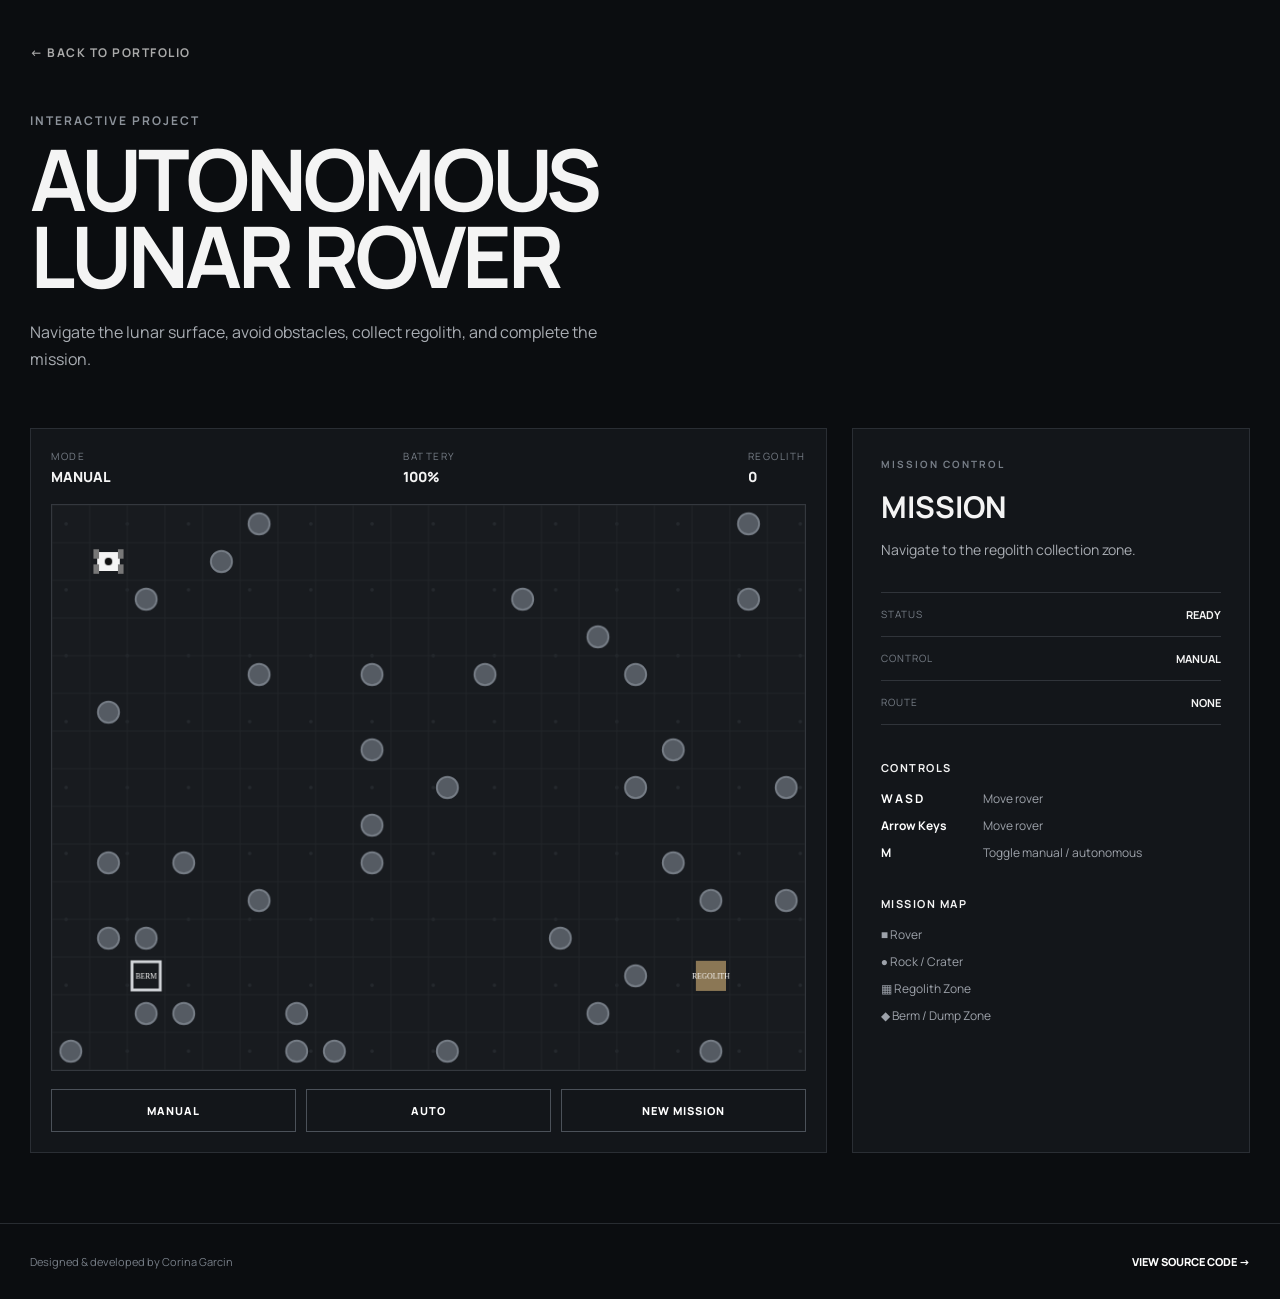
==== Rover/rover.html @ 73cbb690 "Add engineering unit converter live demo" ====
<!DOCTYPE html>
<html lang="en">

<head>
  <meta charset="UTF-8">
  <meta name="viewport" content="width=device-width, initial-scale=1.0">

  <title>Autonomous Lunar Rover | Corina Garcin</title>

  <link rel="preconnect" href="https://fonts.googleapis.com">
  <link rel="preconnect" href="https://fonts.gstatic.com" crossorigin>
  <link
    href="https://fonts.googleapis.com/css2?family=Manrope:wght@400;500;600;700;800&display=swap"
    rel="stylesheet"
  >

  <link rel="stylesheet" href="rover.css">
</head>

<body>

  <header class="rover-header">

    <a href="index.html#projects" class="back-button">
      ← BACK TO PORTFOLIO
    </a>

    <div class="header-text">
      <p class="eyebrow">INTERACTIVE PROJECT</p>

      <h1>AUTONOMOUS<br>LUNAR ROVER</h1>

      <p class="subtitle">
        Navigate the lunar surface, avoid obstacles, collect regolith,
        and complete the mission.
      </p>
    </div>

  </header>


  <main class="game-section">

    <!-- LEFT SIDE: GAME -->
    <section class="game-container">

      <div class="game-topbar">

        <div>
          <span class="label">MODE</span>
          <span id="modeDisplay">MANUAL</span>
        </div>

        <div>
          <span class="label">BATTERY</span>
          <span id="batteryDisplay">100%</span>
        </div>

        <div>
          <span class="label">REGOLITH</span>
          <span id="regolithDisplay">0</span>
        </div>

      </div>


      <!-- GAME CANVAS -->
      <canvas
        id="roverCanvas"
        width="800"
        height="600"
      ></canvas>


      <!-- CONTROLS -->
      <div class="game-controls">

        <button id="manualButton">
          MANUAL
        </button>

        <button id="autoButton">
          AUTO
        </button>

        <button id="resetButton">
          NEW MISSION
        </button>

      </div>

    </section>


    <!-- RIGHT SIDE: INFORMATION -->
    <aside class="mission-panel">

      <p class="panel-label">MISSION CONTROL</p>

      <h2>MISSION</h2>

      <p id="missionStatus">
        Navigate to the regolith collection zone.
      </p>


      <div class="mission-info">

        <div class="info-row">
          <span>STATUS</span>
          <strong id="statusDisplay">READY</strong>
        </div>

        <div class="info-row">
          <span>CONTROL</span>
          <strong id="controlDisplay">MANUAL</strong>
        </div>

        <div class="info-row">
          <span>ROUTE</span>
          <strong id="routeDisplay">NONE</strong>
        </div>

      </div>


      <div class="instructions">

        <h3>CONTROLS</h3>

        <p>
          <strong>W A S D</strong>
          Move rover
        </p>

        <p>
          <strong>Arrow Keys</strong>
          Move rover
        </p>

        <p>
          <strong>M</strong>
          Toggle manual / autonomous
        </p>

      </div>


      <div class="legend">

        <h3>MISSION MAP</h3>

        <p>■ Rover</p>
        <p>● Rock / Crater</p>
        <p>▦ Regolith Zone</p>
        <p>◆ Berm / Dump Zone</p>

      </div>

    </aside>

  </main>


  <footer>
    <p>
      Designed & developed by Corina Garcin
    </p>

    <a
      href="https://github.com/corinagarcin2/Autonomous-Lunar-Rover"
      target="_blank"
      rel="noopener noreferrer"
    >
      VIEW SOURCE CODE →
    </a>
  </footer>


  <script src="rover.js"></script>

</body>

</html>
---- Rover/rover.css ----
* {
  box-sizing: border-box;
  margin: 0;
  padding: 0;
}

body {
  font-family: "Manrope", sans-serif;
  background: #0b0d10;
  color: #f4f4f4;
  min-height: 100vh;
}

/* HEADER */

.rover-header {
  max-width: 1300px;
  margin: auto;
  padding: 40px 30px 25px;
}

.back-button {
  color: #aaa;
  text-decoration: none;
  font-size: 12px;
  font-weight: 700;
  letter-spacing: 1.5px;
}

.back-button:hover {
  color: white;
}

.header-text {
  margin-top: 50px;
}

.eyebrow {
  color: #8c929a;
  font-size: 12px;
  font-weight: 700;
  letter-spacing: 2px;
  margin-bottom: 12px;
}

.header-text h1 {
  font-size: clamp(42px, 7vw, 85px);
  line-height: 0.9;
  letter-spacing: -4px;
}

.subtitle {
  color: #a9adb3;
  max-width: 600px;
  margin-top: 25px;
  line-height: 1.7;
}


/* MAIN GAME AREA */

.game-section {
  max-width: 1300px;
  margin: auto;
  padding: 30px;
  display: grid;
  grid-template-columns: minmax(0, 2fr) minmax(280px, 1fr);
  gap: 25px;
}


/* GAME */

.game-container {
  background: #13161a;
  border: 1px solid #2a2e34;
  padding: 20px;
}

.game-topbar {
  display: flex;
  justify-content: space-between;
  gap: 15px;
  padding-bottom: 18px;
}

.game-topbar div {
  display: flex;
  flex-direction: column;
}

.label {
  color: #777e87;
  font-size: 10px;
  letter-spacing: 1.5px;
  margin-bottom: 4px;
}

.game-topbar span:not(.label) {
  font-size: 14px;
  font-weight: 800;
}


/* CANVAS */

#roverCanvas {
  width: 100%;
  height: auto;
  display: block;
  background: #1c1f23;
  border: 1px solid #34383e;
}


/* BUTTONS */

.game-controls {
  display: flex;
  gap: 10px;
  margin-top: 18px;
}

.game-controls button {
  flex: 1;
  background: transparent;
  border: 1px solid #4b5159;
  color: white;
  padding: 13px 10px;
  font-family: inherit;
  font-size: 11px;
  font-weight: 800;
  letter-spacing: 1px;
  cursor: pointer;
  transition: 0.2s ease;
}

.game-controls button:hover {
  background: white;
  color: #111;
}


/* MISSION PANEL */

.mission-panel {
  background: #13161a;
  border: 1px solid #2a2e34;
  padding: 28px;
}

.panel-label {
  color: #777e87;
  font-size: 10px;
  font-weight: 700;
  letter-spacing: 2px;
  margin-bottom: 15px;
}

.mission-panel h2 {
  font-size: 30px;
  margin-bottom: 12px;
}

#missionStatus {
  color: #a9adb3;
  line-height: 1.6;
  font-size: 14px;
}


/* STATUS INFORMATION */

.mission-info {
  margin-top: 30px;
  border-top: 1px solid #30343a;
}

.info-row {
  display: flex;
  justify-content: space-between;
  gap: 20px;
  padding: 14px 0;
  border-bottom: 1px solid #30343a;
}

.info-row span {
  color: #777e87;
  font-size: 10px;
  letter-spacing: 1px;
}

.info-row strong {
  font-size: 11px;
  text-align: right;
}


/* INSTRUCTIONS */

.instructions,
.legend {
  margin-top: 35px;
}

.instructions h3,
.legend h3 {
  font-size: 11px;
  letter-spacing: 1.5px;
  margin-bottom: 15px;
}

.instructions p,
.legend p {
  color: #9da2aa;
  font-size: 12px;
  margin: 10px 0;
}

.instructions strong {
  color: white;
  display: inline-block;
  width: 100px;
}


/* FOOTER */

footer {
  max-width: 1300px;
  margin: 40px auto 0;
  padding: 30px;
  border-top: 1px solid #282c31;

  display: flex;
  justify-content: space-between;
  gap: 20px;

  color: #777e87;
  font-size: 11px;
}

footer a {
  color: white;
  text-decoration: none;
  font-weight: 800;
}

footer a:hover {
  text-decoration: underline;
}


/* MOBILE */

@media (max-width: 900px) {

  .game-section {
    grid-template-columns: 1fr;
  }

  .header-text h1 {
    letter-spacing: -2px;
  }

}

@media (max-width: 600px) {

  .rover-header,
  .game-section {
    padding-left: 18px;
    padding-right: 18px;
  }

  .game-topbar {
    flex-wrap: wrap;
  }

  .game-controls {
    flex-direction: column;
  }

  footer {
    flex-direction: column;
    padding: 25px 18px;
  }

}
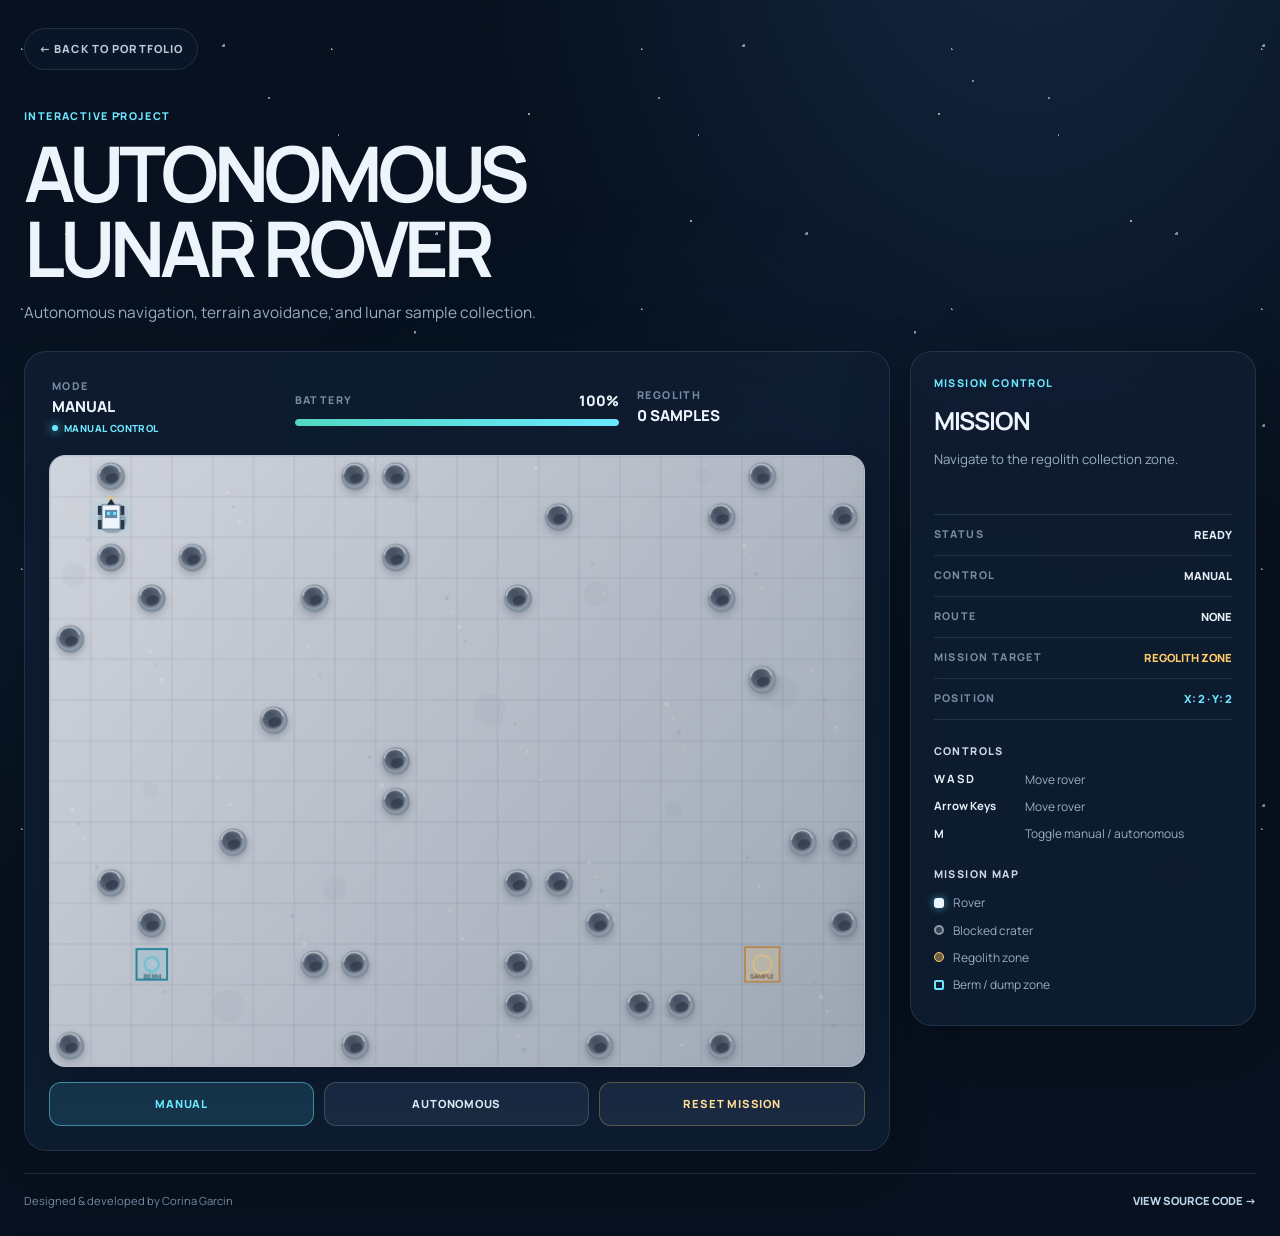
==== commit 0c2112d6: "Redesign converter and lunar rover interfaces Co-authored-by: Copilot <223556219+Copilot@users.norep" ====
--- a/Rover/rover.html
+++ b/Rover/rover.html
@@ -21,7 +21,7 @@
 
   <header class="rover-header">
 
-    <a href="index.html#projects" class="back-button">
+    <a href="../index.html#projects" class="back-button">
       ← BACK TO PORTFOLIO
     </a>
 
@@ -31,8 +31,7 @@
       <h1>AUTONOMOUS<br>LUNAR ROVER</h1>
 
       <p class="subtitle">
-        Navigate the lunar surface, avoid obstacles, collect regolith,
-        and complete the mission.
+        Autonomous navigation, terrain avoidance, and lunar sample collection.
       </p>
     </div>
 
@@ -46,19 +45,33 @@
 
       <div class="game-topbar">
 
-        <div>
+        <div class="metric">
           <span class="label">MODE</span>
           <span id="modeDisplay">MANUAL</span>
-        </div>
-
-        <div>
-          <span class="label">BATTERY</span>
-          <span id="batteryDisplay">100%</span>
-        </div>
-
-        <div>
+          <span id="modeIndicator" class="mode-indicator" data-mode="manual">MANUAL CONTROL</span>
+        </div>
+
+        <div class="metric battery-metric">
+          <div class="metric-heading">
+            <span class="label">BATTERY</span>
+            <span id="batteryDisplay">100%</span>
+          </div>
+          <div
+            id="batteryMeter"
+            class="battery-track"
+            role="meter"
+            aria-label="Battery level"
+            aria-valuemin="0"
+            aria-valuemax="100"
+            aria-valuenow="100"
+          >
+            <span id="batteryBar" class="battery-fill"></span>
+          </div>
+        </div>
+
+        <div class="metric">
           <span class="label">REGOLITH</span>
-          <span id="regolithDisplay">0</span>
+          <span><span id="regolithDisplay">0</span> SAMPLES</span>
         </div>
 
       </div>
@@ -69,22 +82,23 @@
         id="roverCanvas"
         width="800"
         height="600"
+        aria-label="Lunar mission map. Move the rover with WASD or arrow keys."
       ></canvas>
 
 
       <!-- CONTROLS -->
       <div class="game-controls">
 
-        <button id="manualButton">
+        <button id="manualButton" type="button" aria-pressed="true">
           MANUAL
         </button>
 
-        <button id="autoButton">
-          AUTO
+        <button id="autoButton" type="button" aria-pressed="false">
+          AUTONOMOUS
         </button>
 
-        <button id="resetButton">
-          NEW MISSION
+        <button id="resetButton" type="button">
+          RESET MISSION
         </button>
 
       </div>
@@ -119,6 +133,16 @@
         <div class="info-row">
           <span>ROUTE</span>
           <strong id="routeDisplay">NONE</strong>
+        </div>
+
+        <div class="info-row">
+          <span>MISSION TARGET</span>
+          <strong id="targetDisplay">REGOLITH ZONE</strong>
+        </div>
+
+        <div class="info-row">
+          <span>POSITION</span>
+          <strong id="positionDisplay">X: 2 · Y: 2</strong>
         </div>
 
       </div>
@@ -150,10 +174,10 @@
 
         <h3>MISSION MAP</h3>
 
-        <p>■ Rover</p>
-        <p>● Rock / Crater</p>
-        <p>▦ Regolith Zone</p>
-        <p>◆ Berm / Dump Zone</p>
+        <p><span class="legend-symbol rover-symbol"></span>Rover</p>
+        <p><span class="legend-symbol crater-symbol"></span>Blocked crater</p>
+        <p><span class="legend-symbol regolith-symbol"></span>Regolith zone</p>
+        <p><span class="legend-symbol berm-symbol"></span>Berm / dump zone</p>
 
       </div>
 
--- a/Rover/rover.css
+++ b/Rover/rover.css
@@ -1,289 +1,557 @@
 * {
   box-sizing: border-box;
+}
+
+:root {
+  color-scheme: dark;
+  --space: #07111f;
+  --space-raised: rgba(15, 29, 49, 0.88);
+  --space-soft: rgba(20, 37, 59, 0.72);
+  --line: rgba(170, 198, 226, 0.14);
+  --text: #edf4fb;
+  --muted: #9aaec3;
+  --dim: #748ba2;
+  --cyan: #6be7ff;
+  --blue: #8aa8ff;
+  --gold: #ffcc66;
+  --warning: #ff8585;
+}
+
+html {
+  min-height: 100%;
+}
+
+body {
+  position: relative;
+  min-height: 100vh;
   margin: 0;
-  padding: 0;
-}
-
-body {
-  font-family: "Manrope", sans-serif;
-  background: #0b0d10;
-  color: #f4f4f4;
-  min-height: 100vh;
-}
-
-/* HEADER */
+  overflow-x: hidden;
+  background:
+    radial-gradient(ellipse at 80% -10%, rgba(48, 84, 130, 0.32), transparent 38%),
+    radial-gradient(ellipse at 6% 48%, rgba(26, 71, 105, 0.15), transparent 34%),
+    var(--space);
+  color: var(--text);
+  font-family: "Manrope", "Segoe UI", sans-serif;
+  line-height: 1.6;
+  -webkit-font-smoothing: antialiased;
+}
+
+body::before,
+body::after {
+  position: fixed;
+  inset: 0;
+  z-index: 0;
+  pointer-events: none;
+  content: "";
+}
+
+body::before {
+  opacity: 0.58;
+  background-image:
+    radial-gradient(1px 1px at 7% 19%, #e8f5ff 98%, transparent),
+    radial-gradient(1.5px 1.5px at 18% 73%, #b9ddff 98%, transparent),
+    radial-gradient(1px 1px at 29% 38%, #fff 98%, transparent),
+    radial-gradient(1.5px 1.5px at 43% 12%, #c8e6ff 98%, transparent),
+    radial-gradient(1px 1px at 57% 67%, #fff 98%, transparent),
+    radial-gradient(1px 1px at 69% 28%, #c8e6ff 98%, transparent),
+    radial-gradient(1.5px 1.5px at 83% 81%, #fff 98%, transparent),
+    radial-gradient(1px 1px at 94% 45%, #bddcff 98%, transparent);
+  background-size: 310px 260px, 370px 320px, 410px 300px, 520px 380px, 440px 330px, 390px 350px, 500px 410px, 360px 300px;
+  animation: star-drift 150s linear infinite, star-twinkle 6s ease-in-out infinite alternate;
+}
+
+body::after {
+  background:
+    radial-gradient(ellipse at 52% 54%, rgba(74, 162, 202, 0.07), transparent 46%),
+    radial-gradient(1px 1px at 35% 88%, rgba(255, 255, 255, 0.8) 98%, transparent),
+    radial-gradient(1px 1px at 76% 9%, rgba(255, 255, 255, 0.7) 98%, transparent);
+  opacity: 0.7;
+}
+
+.rover-header,
+.game-section,
+footer {
+  position: relative;
+  z-index: 1;
+  width: min(100% - 48px, 1360px);
+  margin-right: auto;
+  margin-left: auto;
+}
 
 .rover-header {
-  max-width: 1300px;
-  margin: auto;
-  padding: 40px 30px 25px;
+  padding-top: 28px;
 }
 
 .back-button {
-  color: #aaa;
+  display: inline-flex;
+  min-height: 42px;
+  align-items: center;
+  padding: 0 14px;
+  border: 1px solid var(--line);
+  border-radius: 999px;
+  background: rgba(12, 26, 45, 0.66);
+  color: #b8c9da;
+  font-size: 0.7rem;
+  font-weight: 800;
+  letter-spacing: 0.1em;
   text-decoration: none;
-  font-size: 12px;
+  transition: border-color 0.2s ease, color 0.2s ease, transform 0.2s ease;
+}
+
+.back-button:hover {
+  border-color: rgba(107, 231, 255, 0.42);
+  color: var(--cyan);
+}
+
+.header-text {
+  margin: 38px 0 4px;
+}
+
+.eyebrow,
+.label,
+.panel-label,
+.info-row > span,
+.instructions h3,
+.legend h3 {
+  color: var(--dim);
+  font-size: 0.67rem;
+  font-weight: 800;
+  letter-spacing: 0.13em;
+}
+
+.eyebrow {
+  margin-bottom: 10px;
+  color: var(--cyan);
+}
+
+.header-text h1 {
+  margin: 0;
+  font-size: clamp(2.5rem, 6vw, 4.8rem);
   font-weight: 700;
-  letter-spacing: 1.5px;
-}
-
-.back-button:hover {
-  color: white;
-}
-
-.header-text {
-  margin-top: 50px;
-}
-
-.eyebrow {
-  color: #8c929a;
-  font-size: 12px;
-  font-weight: 700;
-  letter-spacing: 2px;
-  margin-bottom: 12px;
-}
-
-.header-text h1 {
-  font-size: clamp(42px, 7vw, 85px);
-  line-height: 0.9;
-  letter-spacing: -4px;
+  letter-spacing: -0.065em;
+  line-height: 0.98;
 }
 
 .subtitle {
-  color: #a9adb3;
-  max-width: 600px;
-  margin-top: 25px;
-  line-height: 1.7;
-}
-
-
-/* MAIN GAME AREA */
+  max-width: 620px;
+  margin: 15px 0 0;
+  color: var(--muted);
+  font-size: 0.96rem;
+}
 
 .game-section {
-  max-width: 1300px;
-  margin: auto;
-  padding: 30px;
   display: grid;
-  grid-template-columns: minmax(0, 2fr) minmax(280px, 1fr);
-  gap: 25px;
-}
-
-
-/* GAME */
+  grid-template-columns: minmax(0, 1.8fr) minmax(275px, 0.72fr);
+  align-items: start;
+  gap: 20px;
+  padding-top: 22px;
+  padding-bottom: 22px;
+}
+
+.game-container,
+.mission-panel {
+  min-width: 0;
+  border: 1px solid var(--line);
+  border-radius: 22px;
+  background: var(--space-raised);
+  box-shadow: 0 22px 70px rgba(0, 0, 0, 0.24);
+  backdrop-filter: blur(14px);
+}
 
 .game-container {
-  background: #13161a;
-  border: 1px solid #2a2e34;
-  padding: 20px;
+  padding: clamp(14px, 2.2vw, 24px);
 }
 
 .game-topbar {
+  display: grid;
+  grid-template-columns: minmax(130px, 0.9fr) minmax(180px, 1.3fr) minmax(120px, 0.9fr);
+  align-items: center;
+  gap: 18px;
+  padding: 2px 3px 18px;
+}
+
+.metric {
   display: flex;
+  min-width: 0;
+  flex-direction: column;
+}
+
+.metric > span:not(.label) {
+  color: var(--text);
+  font-size: 0.94rem;
+  font-weight: 800;
+}
+
+.mode-indicator {
+  margin-top: 2px;
+  color: var(--cyan) !important;
+  font-size: 0.61rem !important;
+  letter-spacing: 0.04em;
+}
+
+.mode-indicator::before {
+  display: inline-block;
+  width: 6px;
+  height: 6px;
+  margin: 0 6px 1px 0;
+  border-radius: 50%;
+  background: currentColor;
+  content: "";
+  box-shadow: 0 0 10px currentColor;
+  animation: status-pulse 2.2s ease-in-out infinite;
+}
+
+.mode-indicator[data-mode="auto"] {
+  color: var(--gold) !important;
+}
+
+.metric-heading {
+  display: flex;
+  align-items: center;
   justify-content: space-between;
-  gap: 15px;
-  padding-bottom: 18px;
-}
-
-.game-topbar div {
-  display: flex;
-  flex-direction: column;
-}
-
-.label {
-  color: #777e87;
-  font-size: 10px;
-  letter-spacing: 1.5px;
-  margin-bottom: 4px;
-}
-
-.game-topbar span:not(.label) {
-  font-size: 14px;
-  font-weight: 800;
-}
-
-
-/* CANVAS */
+  gap: 10px;
+}
+
+.metric-heading > span:last-child {
+  color: var(--text);
+  font-size: 0.9rem;
+  font-weight: 800;
+}
+
+.battery-track {
+  height: 7px;
+  margin-top: 7px;
+  overflow: hidden;
+  border-radius: 999px;
+  background: rgba(168, 190, 213, 0.16);
+}
+
+.battery-fill {
+  display: block;
+  width: 100%;
+  height: 100%;
+  border-radius: inherit;
+  background: linear-gradient(90deg, #51d8c2, var(--cyan));
+  box-shadow: 0 0 14px rgba(107, 231, 255, 0.38);
+  transition: width 0.3s ease, background 0.3s ease;
+}
+
+.battery-track.is-low .battery-fill {
+  background: var(--warning);
+  box-shadow: 0 0 12px rgba(255, 133, 133, 0.4);
+}
 
 #roverCanvas {
+  display: block;
   width: 100%;
   height: auto;
-  display: block;
-  background: #1c1f23;
-  border: 1px solid #34383e;
-}
-
-
-/* BUTTONS */
+  border: 1px solid rgba(218, 231, 244, 0.2);
+  border-radius: 16px;
+  background: #aeb6c2;
+  box-shadow: inset 0 0 35px rgba(19, 36, 56, 0.18), 0 12px 30px rgba(0, 0, 0, 0.16);
+}
 
 .game-controls {
   display: flex;
   gap: 10px;
-  margin-top: 18px;
+  margin-top: 15px;
 }
 
 .game-controls button {
+  min-height: 44px;
   flex: 1;
-  background: transparent;
-  border: 1px solid #4b5159;
-  color: white;
-  padding: 13px 10px;
-  font-family: inherit;
-  font-size: 11px;
-  font-weight: 800;
-  letter-spacing: 1px;
+  padding: 0 12px;
+  border: 1px solid rgba(162, 188, 213, 0.24);
+  border-radius: 12px;
+  background: rgba(30, 50, 75, 0.68);
+  color: #dce9f5;
+  font: inherit;
+  font-size: 0.7rem;
+  font-weight: 800;
+  letter-spacing: 0.07em;
   cursor: pointer;
-  transition: 0.2s ease;
+  transition: transform 0.18s ease, background 0.18s ease, border-color 0.18s ease, color 0.18s ease;
 }
 
 .game-controls button:hover {
-  background: white;
-  color: #111;
-}
-
-
-/* MISSION PANEL */
+  border-color: rgba(107, 231, 255, 0.48);
+  background: rgba(51, 92, 125, 0.72);
+}
+
+.game-controls button.is-active {
+  border-color: rgba(107, 231, 255, 0.5);
+  background: rgba(48, 128, 154, 0.25);
+  color: var(--cyan);
+}
+
+.game-controls #resetButton {
+  border-color: rgba(255, 204, 102, 0.28);
+  color: #ffdc98;
+}
+
+.game-controls #resetButton:hover {
+  border-color: rgba(255, 204, 102, 0.55);
+  background: rgba(107, 78, 34, 0.3);
+}
+
+button:focus-visible,
+a:focus-visible {
+  outline: 3px solid rgba(107, 231, 255, 0.55);
+  outline-offset: 3px;
+}
 
 .mission-panel {
-  background: #13161a;
-  border: 1px solid #2a2e34;
-  padding: 28px;
+  padding: 23px;
 }
 
 .panel-label {
-  color: #777e87;
-  font-size: 10px;
-  font-weight: 700;
-  letter-spacing: 2px;
-  margin-bottom: 15px;
+  margin: 0 0 9px;
+  color: var(--cyan);
 }
 
 .mission-panel h2 {
-  font-size: 30px;
-  margin-bottom: 12px;
+  margin: 0 0 8px;
+  font-size: 1.55rem;
+  letter-spacing: -0.045em;
 }
 
 #missionStatus {
-  color: #a9adb3;
-  line-height: 1.6;
-  font-size: 14px;
-}
-
-
-/* STATUS INFORMATION */
+  min-height: 48px;
+  margin: 0;
+  color: var(--muted);
+  font-size: 0.83rem;
+  line-height: 1.55;
+}
+
+#missionStatus.is-highlighted {
+  animation: collection-flash 0.9s ease-out;
+}
 
 .mission-info {
-  margin-top: 30px;
-  border-top: 1px solid #30343a;
+  margin-top: 17px;
+  border-top: 1px solid var(--line);
 }
 
 .info-row {
   display: flex;
   justify-content: space-between;
-  gap: 20px;
-  padding: 14px 0;
-  border-bottom: 1px solid #30343a;
-}
-
-.info-row span {
-  color: #777e87;
-  font-size: 10px;
-  letter-spacing: 1px;
+  gap: 14px;
+  padding: 11px 0;
+  border-bottom: 1px solid var(--line);
 }
 
 .info-row strong {
-  font-size: 11px;
+  color: #e5eef7;
+  font-size: 0.7rem;
+  font-weight: 800;
   text-align: right;
 }
 
-
-/* INSTRUCTIONS */
+#targetDisplay {
+  color: var(--gold);
+}
+
+#positionDisplay {
+  color: var(--cyan);
+}
 
 .instructions,
 .legend {
-  margin-top: 35px;
+  margin-top: 23px;
 }
 
 .instructions h3,
 .legend h3 {
-  font-size: 11px;
-  letter-spacing: 1.5px;
-  margin-bottom: 15px;
+  margin: 0 0 10px;
+  color: #c8d7e6;
 }
 
 .instructions p,
 .legend p {
-  color: #9da2aa;
-  font-size: 12px;
-  margin: 10px 0;
+  display: flex;
+  align-items: center;
+  gap: 9px;
+  margin: 8px 0;
+  color: var(--muted);
+  font-size: 0.75rem;
 }
 
 .instructions strong {
-  color: white;
+  min-width: 82px;
+  color: #e8f3fc;
+  font-size: 0.71rem;
+}
+
+.legend-symbol {
   display: inline-block;
-  width: 100px;
-}
-
-
-/* FOOTER */
+  width: 10px;
+  height: 10px;
+  flex: 0 0 10px;
+  border-radius: 50%;
+}
+
+.rover-symbol {
+  border-radius: 3px;
+  background: #eaf6ff;
+  box-shadow: 0 0 8px rgba(107, 231, 255, 0.6);
+}
+
+.crater-symbol {
+  border: 2px solid #9099a8;
+  background: #384252;
+}
+
+.regolith-symbol {
+  border: 1px solid var(--gold);
+  background: rgba(255, 204, 102, 0.4);
+}
+
+.berm-symbol {
+  border: 2px solid var(--cyan);
+  border-radius: 2px;
+}
 
 footer {
-  max-width: 1300px;
-  margin: 40px auto 0;
-  padding: 30px;
-  border-top: 1px solid #282c31;
-
   display: flex;
   justify-content: space-between;
   gap: 20px;
-
-  color: #777e87;
-  font-size: 11px;
+  padding-top: 18px;
+  padding-bottom: 26px;
+  border-top: 1px solid var(--line);
+  color: var(--dim);
+  font-size: 0.7rem;
+}
+
+footer p {
+  margin: 0;
 }
 
 footer a {
-  color: white;
+  color: #bdd5ea;
+  font-weight: 800;
   text-decoration: none;
-  font-weight: 800;
+  transition: color 0.18s ease;
 }
 
 footer a:hover {
-  text-decoration: underline;
-}
-
-
-/* MOBILE */
-
-@media (max-width: 900px) {
-
+  color: var(--cyan);
+}
+
+@keyframes star-drift {
+  from { transform: translate3d(0, 0, 0); }
+  to { transform: translate3d(-55px, 28px, 0); }
+}
+
+@keyframes star-twinkle {
+  from { opacity: 0.36; }
+  to { opacity: 0.7; }
+}
+
+@keyframes status-pulse {
+  0%, 100% { opacity: 0.62; }
+  50% { opacity: 1; }
+}
+
+@keyframes collection-flash {
+  0% { color: var(--gold); text-shadow: 0 0 14px rgba(255, 204, 102, 0.48); }
+  100% { color: var(--muted); text-shadow: none; }
+}
+
+@media (max-width: 980px) {
   .game-section {
-    grid-template-columns: 1fr;
-  }
-
-  .header-text h1 {
-    letter-spacing: -2px;
-  }
-
-}
-
-@media (max-width: 600px) {
-
+    grid-template-columns: minmax(0, 1fr);
+  }
+
+  .mission-panel {
+    display: grid;
+    grid-template-columns: minmax(180px, 1fr) minmax(200px, 1.2fr);
+    gap: 0 26px;
+  }
+
+  .mission-panel > .panel-label,
+  .mission-panel > h2,
+  .mission-panel > #missionStatus,
+  .mission-panel > .mission-info {
+    grid-column: 1;
+  }
+
+  .mission-panel > .instructions,
+  .mission-panel > .legend {
+    grid-column: 2;
+    margin-top: 0;
+  }
+
+  .mission-panel > .instructions {
+    grid-row: 1 / span 3;
+  }
+
+  .mission-panel > .legend {
+    grid-row: 4;
+  }
+}
+
+@media (max-width: 620px) {
   .rover-header,
+  .game-section,
+  footer {
+    width: min(100% - 30px, 520px);
+  }
+
+  .rover-header {
+    padding-top: 18px;
+  }
+
+  .header-text {
+    margin-top: 28px;
+  }
+
   .game-section {
-    padding-left: 18px;
-    padding-right: 18px;
+    gap: 14px;
+    padding-top: 16px;
+  }
+
+  .game-container {
+    padding: 12px;
+    border-radius: 18px;
   }
 
   .game-topbar {
+    grid-template-columns: 1fr 1.1fr;
+    gap: 12px;
+    padding-bottom: 13px;
+  }
+
+  .mission-panel {
+    display: block;
+    padding: 18px;
+  }
+
+  .mission-panel > .instructions,
+  .mission-panel > .legend {
+    margin-top: 20px;
+  }
+
+  .game-controls {
     flex-wrap: wrap;
   }
 
-  .game-controls {
-    flex-direction: column;
+  .game-controls button {
+    min-width: 110px;
   }
 
   footer {
     flex-direction: column;
-    padding: 25px 18px;
-  }
-
-}+    gap: 8px;
+  }
+}
+
+@media (prefers-reduced-motion: reduce) {
+  *,
+  *::before,
+  *::after {
+    scroll-behavior: auto !important;
+    animation-duration: 0.01ms !important;
+    animation-iteration-count: 1 !important;
+    transition-duration: 0.01ms !important;
+  }
+}
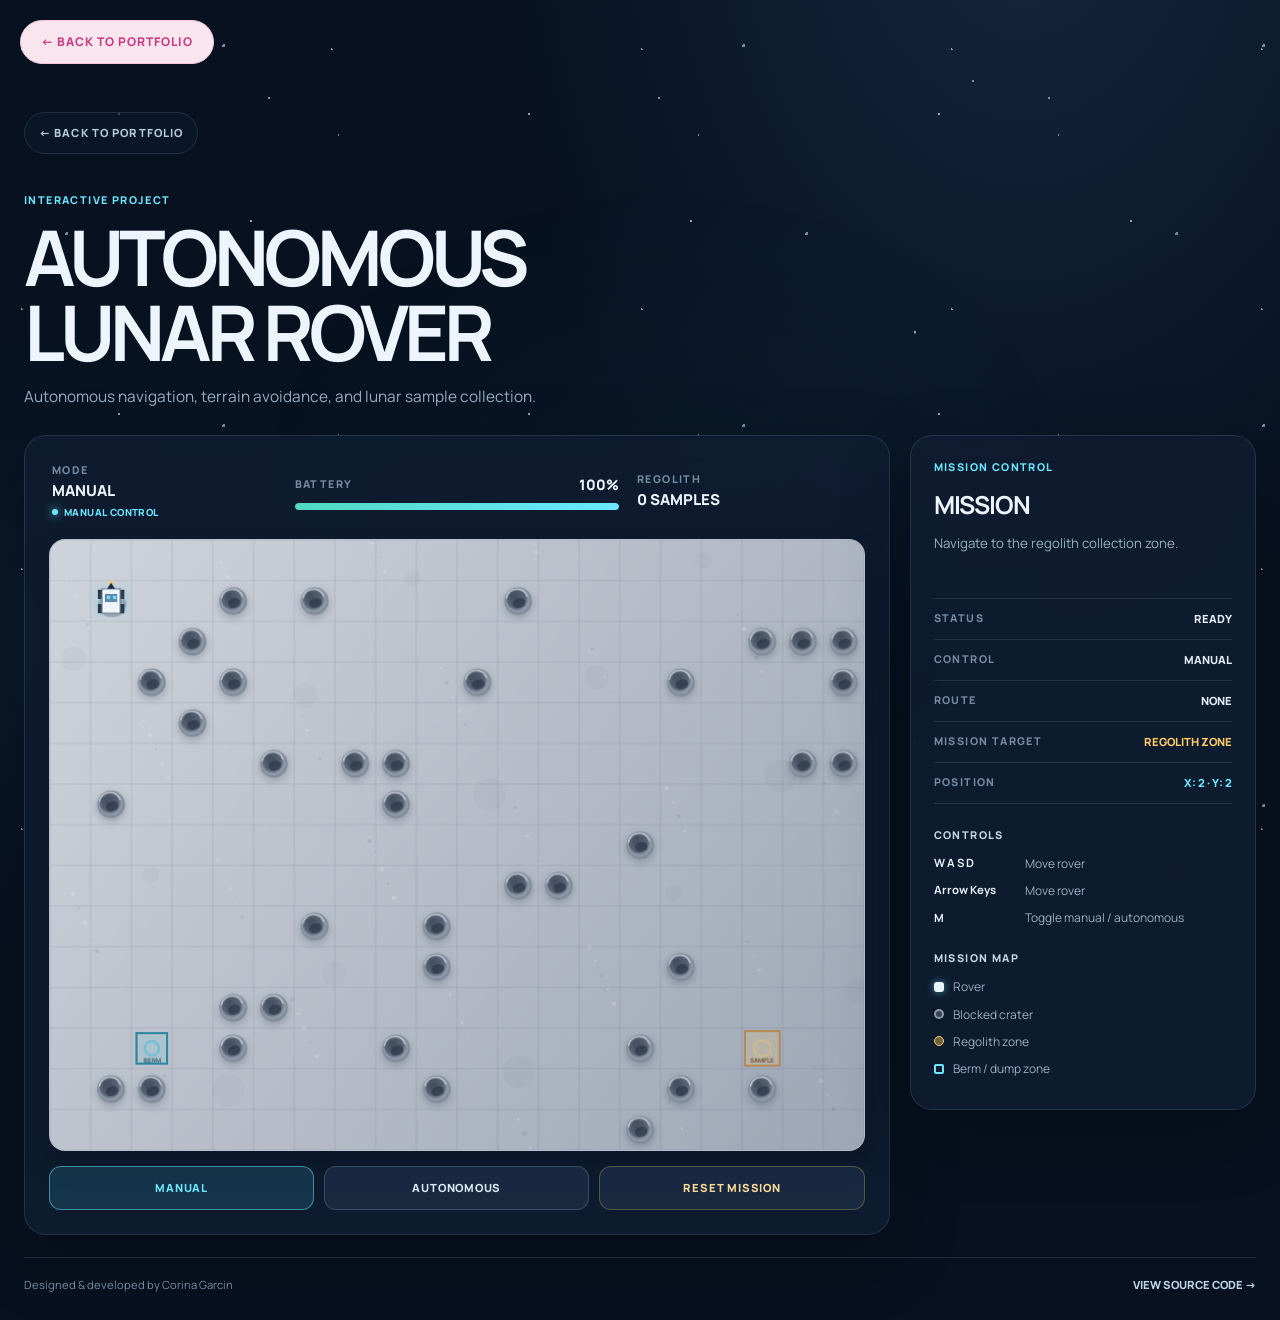
==== commit f1da6ebe: "Update portfolio design and project navigation" ====
--- a/Rover/rover.html
+++ b/Rover/rover.html
@@ -18,6 +18,9 @@
 </head>
 
 <body>
+  <a href="../index.html" class="back-portfolio">
+  ← BACK TO PORTFOLIO
+</a>
 
   <header class="rover-header">
 
--- a/Rover/rover.css
+++ b/Rover/rover.css
@@ -555,3 +555,51 @@
     transition-duration: 0.01ms !important;
   }
 }
+
+/* UNIVERSAL BACK TO PORTFOLIO BUTTON */
+
+a.back-portfolio {
+  display: inline-flex;
+  align-items: center;
+  justify-content: center;
+  box-sizing: border-box;
+
+  width: auto;
+  min-height: 44px;
+  padding: 12px 20px;
+  margin: 20px;
+
+  background: #f9e5ee;
+  color: #c83e83;
+  border: 1px solid #f0c8db;
+  border-radius: 30px;
+
+  font-family: 'Manrope', Arial, sans-serif;
+  font-size: 12px;
+  font-weight: 800;
+  line-height: 1.4;
+  letter-spacing: 1px;
+  text-transform: uppercase;
+  text-decoration: none;
+
+  box-shadow: none;
+  transform: none;
+  transition: background 0.25s ease,
+              color 0.25s ease,
+              transform 0.25s ease;
+}
+
+a.back-portfolio:hover {
+  background: #c83e83;
+  color: #ffffff;
+  border-color: #c83e83;
+  transform: translateY(-2px);
+}
+
+a.back-portfolio:visited {
+  color: #c83e83;
+}
+
+a.back-portfolio:visited:hover {
+  color: #ffffff;
+}
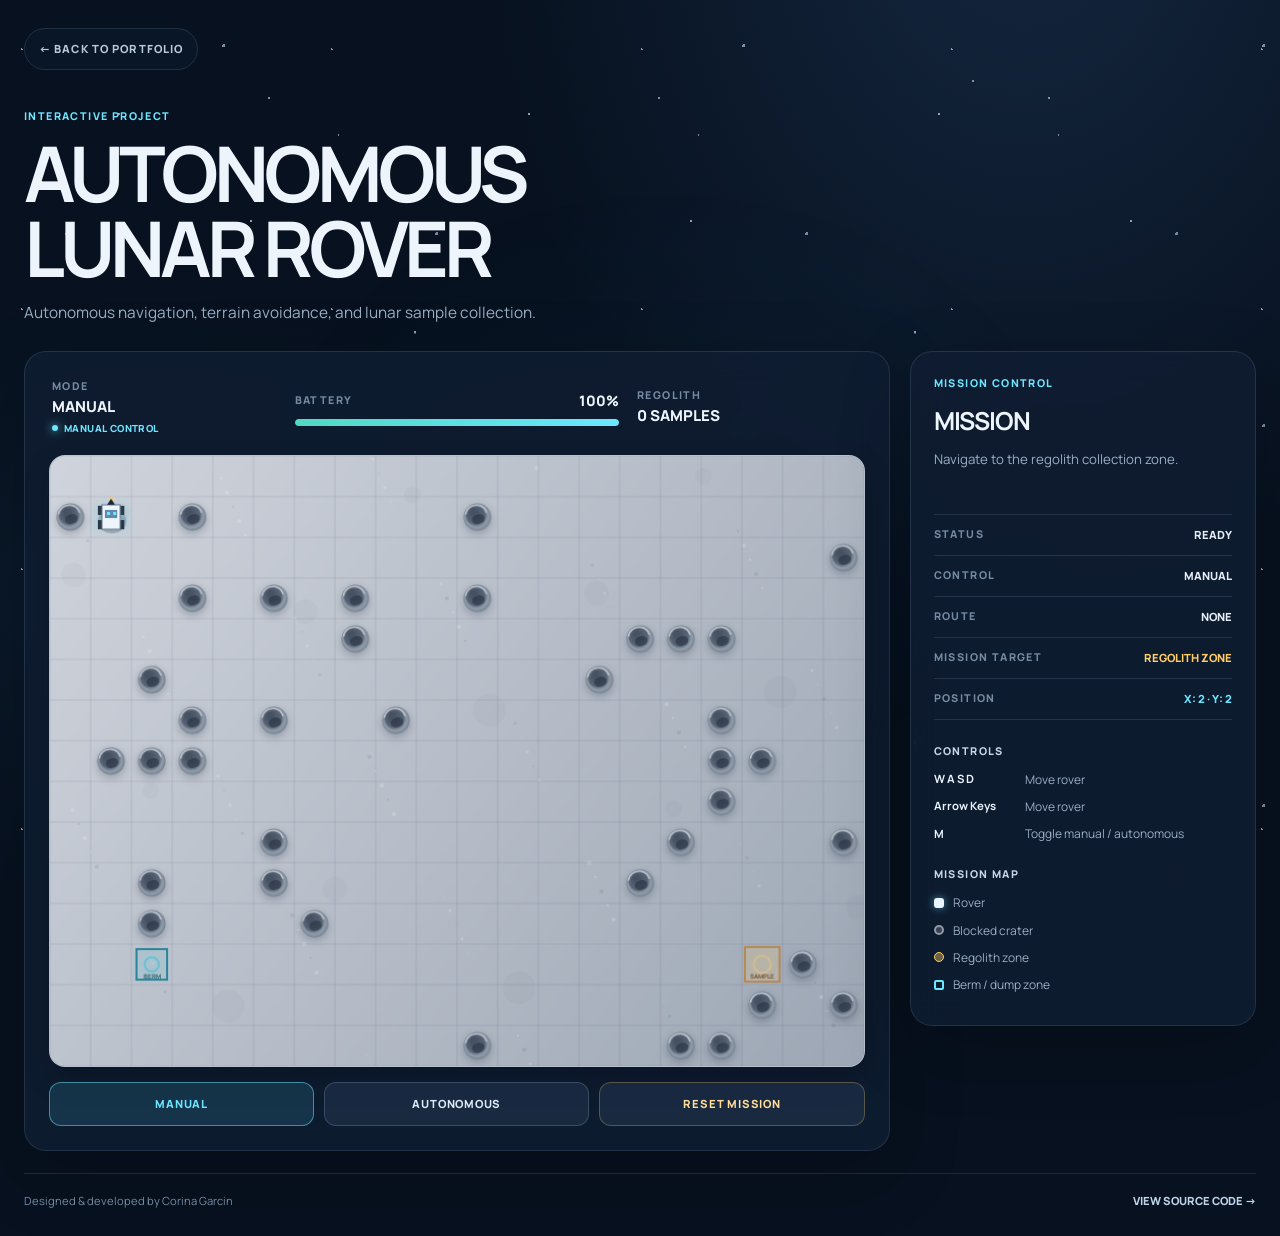
==== commit 05bab12b: "Improve portfolio design and leadership section" ====
--- a/Rover/rover.html
+++ b/Rover/rover.html
@@ -18,9 +18,6 @@
 </head>
 
 <body>
-  <a href="../index.html" class="back-portfolio">
-  ← BACK TO PORTFOLIO
-</a>
 
   <header class="rover-header">
 
@@ -191,7 +188,7 @@
 
   <footer>
     <p>
-      Designed & developed by Corina Garcin
+      Designed &amp; developed by Corina Garcin
     </p>
 
     <a
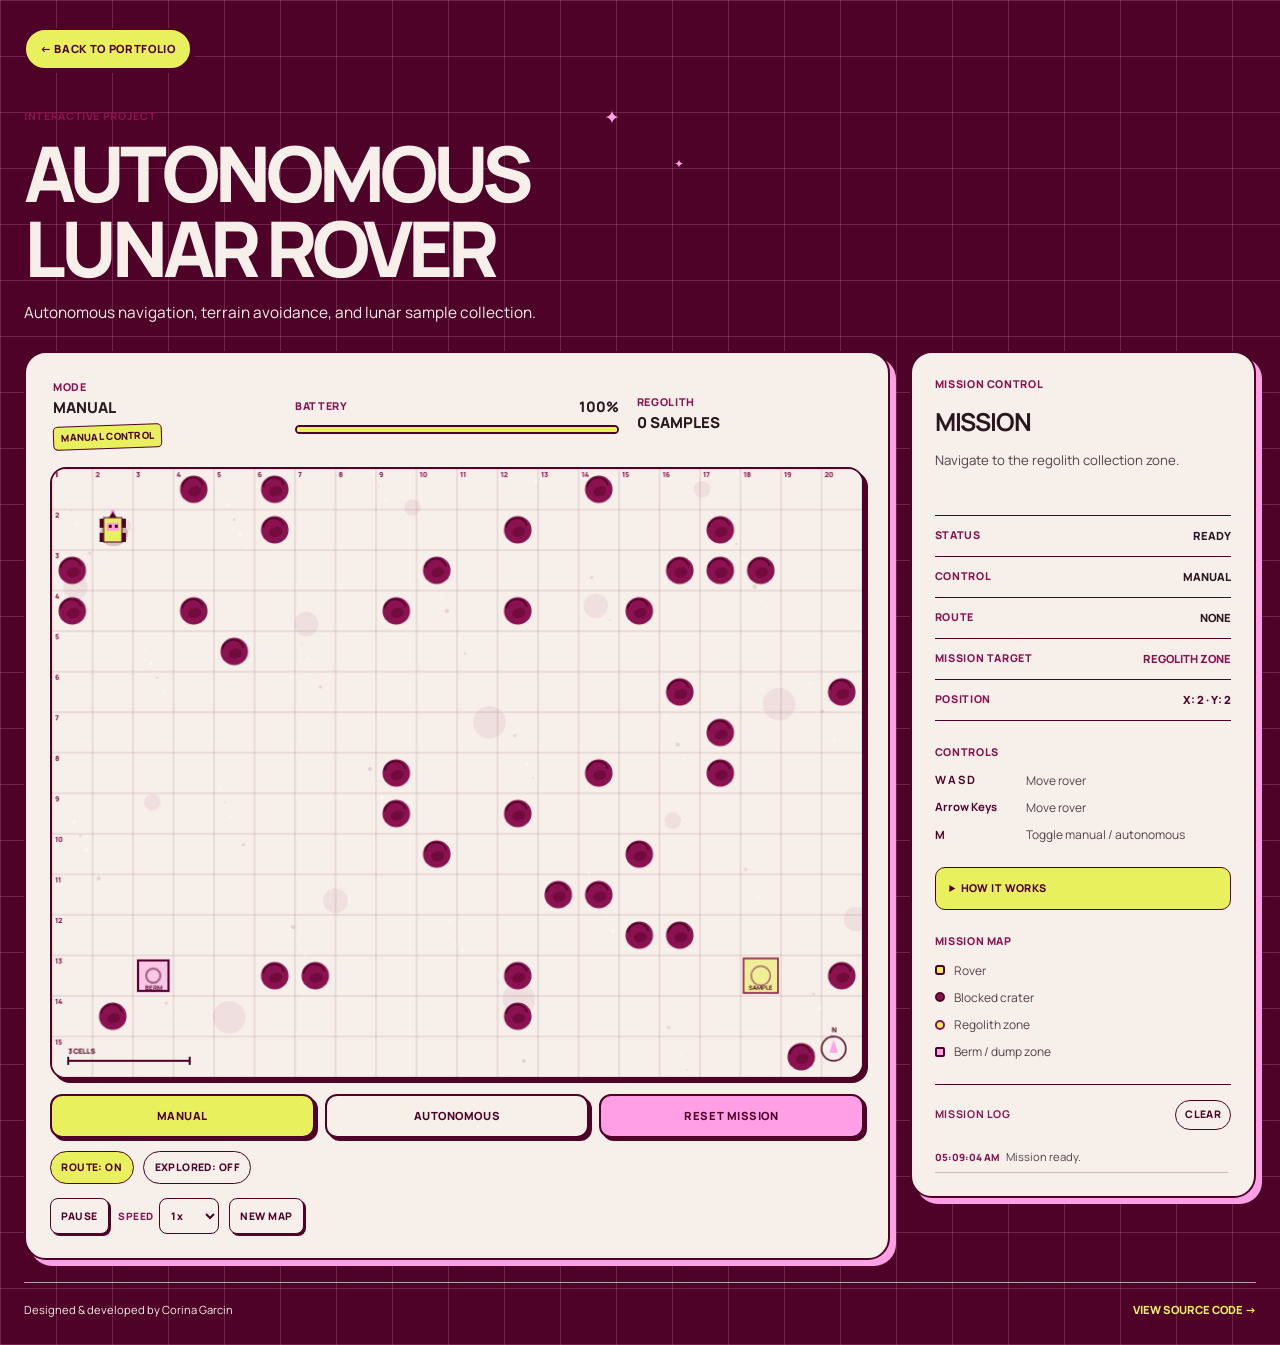
==== commit ff396e67: "Redesign hand detection UI and add interactive features" ====
--- a/Rover/rover.html
+++ b/Rover/rover.html
@@ -103,6 +103,38 @@
 
       </div>
 
+      <div class="map-view-controls" aria-label="Map view controls">
+        <button id="routeToggle" class="map-toggle is-active" type="button" aria-pressed="true">
+          ROUTE: ON
+        </button>
+        <button id="exploredToggle" class="map-toggle" type="button" aria-pressed="false">
+          EXPLORED: OFF
+        </button>
+      </div>
+
+      <div class="simulation-controls" aria-label="Simulation controls">
+        <button id="pauseButton" type="button" aria-pressed="false">PAUSE</button>
+        <label for="speedSelect">SPEED
+          <select id="speedSelect">
+            <option value="0.5">0.5x</option>
+            <option value="1" selected>1x</option>
+            <option value="2">2x</option>
+          </select>
+        </label>
+        <button id="newMapButton" type="button">NEW MAP</button>
+      </div>
+
+      <section id="missionSummary" class="mission-summary" hidden aria-labelledby="missionSummaryTitle">
+        <h2 id="missionSummaryTitle">MISSION SUMMARY</h2>
+        <dl>
+          <div><dt>Elapsed time</dt><dd id="summaryElapsed">0:00</dd></div>
+          <div><dt>Distance traveled</dt><dd id="summaryDistance">0 cells</dd></div>
+          <div><dt>Samples collected</dt><dd id="summarySamples">0</dd></div>
+          <div><dt>Battery used</dt><dd id="summaryBattery">0%</dd></div>
+        </dl>
+        <button id="runAgainButton" type="button">RUN AGAIN</button>
+      </section>
+
     </section>
 
 
@@ -169,6 +201,11 @@
 
       </div>
 
+      <details class="how-it-works">
+        <summary>HOW IT WORKS</summary>
+        <p>The rover uses A* pathfinding to compare possible routes around blocked craters. It chooses an efficient path to the active mission target, then follows that route one grid cell at a time.</p>
+      </details>
+
 
       <div class="legend">
 
@@ -180,6 +217,15 @@
         <p><span class="legend-symbol berm-symbol"></span>Berm / dump zone</p>
 
       </div>
+
+
+      <section class="mission-log" aria-labelledby="missionLogTitle">
+        <div class="mission-log-heading">
+          <h3 id="missionLogTitle">MISSION LOG</h3>
+          <button id="clearLogButton" type="button">CLEAR</button>
+        </div>
+        <ol id="missionLogEntries" class="mission-log-entries" aria-live="polite"></ol>
+      </section>
 
     </aside>
 
--- a/Rover/rover.css
+++ b/Rover/rover.css
@@ -3,18 +3,15 @@
 }
 
 :root {
-  color-scheme: dark;
-  --space: #07111f;
-  --space-raised: rgba(15, 29, 49, 0.88);
-  --space-soft: rgba(20, 37, 59, 0.72);
-  --line: rgba(170, 198, 226, 0.14);
-  --text: #edf4fb;
-  --muted: #9aaec3;
-  --dim: #748ba2;
-  --cyan: #6be7ff;
-  --blue: #8aa8ff;
-  --gold: #ffcc66;
-  --warning: #ff8585;
+  color-scheme: light;
+  --burgundy: #4f0227;
+  --pink: #ff9fe6;
+  --lime: #e9f05d;
+  --cream: #f7efe9;
+  --berry: #8a1250;
+  --dark-text: #2a1820;
+  --soft-text: #55424b;
+  --line: rgba(79, 2, 39, 0.24);
 }
 
 html {
@@ -22,57 +19,23 @@
 }
 
 body {
-  position: relative;
   min-height: 100vh;
   margin: 0;
   overflow-x: hidden;
-  background:
-    radial-gradient(ellipse at 80% -10%, rgba(48, 84, 130, 0.32), transparent 38%),
-    radial-gradient(ellipse at 6% 48%, rgba(26, 71, 105, 0.15), transparent 34%),
-    var(--space);
-  color: var(--text);
+  background-color: var(--burgundy);
+  background-image:
+    linear-gradient(rgba(255, 159, 230, 0.2) 1px, transparent 1px),
+    linear-gradient(90deg, rgba(255, 159, 230, 0.2) 1px, transparent 1px);
+  background-size: 56px 56px;
+  color: var(--cream);
   font-family: "Manrope", "Segoe UI", sans-serif;
   line-height: 1.6;
   -webkit-font-smoothing: antialiased;
 }
 
-body::before,
-body::after {
-  position: fixed;
-  inset: 0;
-  z-index: 0;
-  pointer-events: none;
-  content: "";
-}
-
-body::before {
-  opacity: 0.58;
-  background-image:
-    radial-gradient(1px 1px at 7% 19%, #e8f5ff 98%, transparent),
-    radial-gradient(1.5px 1.5px at 18% 73%, #b9ddff 98%, transparent),
-    radial-gradient(1px 1px at 29% 38%, #fff 98%, transparent),
-    radial-gradient(1.5px 1.5px at 43% 12%, #c8e6ff 98%, transparent),
-    radial-gradient(1px 1px at 57% 67%, #fff 98%, transparent),
-    radial-gradient(1px 1px at 69% 28%, #c8e6ff 98%, transparent),
-    radial-gradient(1.5px 1.5px at 83% 81%, #fff 98%, transparent),
-    radial-gradient(1px 1px at 94% 45%, #bddcff 98%, transparent);
-  background-size: 310px 260px, 370px 320px, 410px 300px, 520px 380px, 440px 330px, 390px 350px, 500px 410px, 360px 300px;
-  animation: star-drift 150s linear infinite, star-twinkle 6s ease-in-out infinite alternate;
-}
-
-body::after {
-  background:
-    radial-gradient(ellipse at 52% 54%, rgba(74, 162, 202, 0.07), transparent 46%),
-    radial-gradient(1px 1px at 35% 88%, rgba(255, 255, 255, 0.8) 98%, transparent),
-    radial-gradient(1px 1px at 76% 9%, rgba(255, 255, 255, 0.7) 98%, transparent);
-  opacity: 0.7;
-}
-
 .rover-header,
 .game-section,
 footer {
-  position: relative;
-  z-index: 1;
   width: min(100% - 48px, 1360px);
   margin-right: auto;
   margin-left: auto;
@@ -87,24 +50,47 @@
   min-height: 42px;
   align-items: center;
   padding: 0 14px;
-  border: 1px solid var(--line);
+  border: 2px solid var(--burgundy);
   border-radius: 999px;
-  background: rgba(12, 26, 45, 0.66);
-  color: #b8c9da;
+  background: var(--lime);
+  box-shadow: 3px 3px 0 var(--burgundy);
+  color: var(--burgundy);
   font-size: 0.7rem;
   font-weight: 800;
-  letter-spacing: 0.1em;
+  letter-spacing: 0.06em;
   text-decoration: none;
-  transition: border-color 0.2s ease, color 0.2s ease, transform 0.2s ease;
-}
-
-.back-button:hover {
-  border-color: rgba(107, 231, 255, 0.42);
-  color: var(--cyan);
+  transition: transform 0.2s ease, box-shadow 0.2s ease;
+}
+
+.back-button:hover,
+.back-button:focus-visible {
+  transform: translate(2px, 2px);
+  box-shadow: 1px 1px 0 var(--burgundy);
 }
 
 .header-text {
+  position: relative;
   margin: 38px 0 4px;
+}
+
+.header-text::before,
+.header-text::after {
+  position: absolute;
+  color: var(--pink);
+  content: "✦";
+  line-height: 1;
+}
+
+.header-text::before {
+  top: 0;
+  left: min(58vw, 580px);
+  font-size: 1.2rem;
+}
+
+.header-text::after {
+  top: 3.1rem;
+  left: min(64vw, 650px);
+  font-size: 0.75rem;
 }
 
 .eyebrow,
@@ -113,21 +99,21 @@
 .info-row > span,
 .instructions h3,
 .legend h3 {
-  color: var(--dim);
+  color: var(--berry);
   font-size: 0.67rem;
   font-weight: 800;
-  letter-spacing: 0.13em;
+  letter-spacing: 0.06em;
 }
 
 .eyebrow {
   margin-bottom: 10px;
-  color: var(--cyan);
 }
 
 .header-text h1 {
   margin: 0;
+  color: var(--cream);
   font-size: clamp(2.5rem, 6vw, 4.8rem);
-  font-weight: 700;
+  font-weight: 800;
   letter-spacing: -0.065em;
   line-height: 0.98;
 }
@@ -135,7 +121,7 @@
 .subtitle {
   max-width: 620px;
   margin: 15px 0 0;
-  color: var(--muted);
+  color: var(--cream);
   font-size: 0.96rem;
 }
 
@@ -151,11 +137,11 @@
 .game-container,
 .mission-panel {
   min-width: 0;
-  border: 1px solid var(--line);
+  border: 2px solid var(--burgundy);
   border-radius: 22px;
-  background: var(--space-raised);
-  box-shadow: 0 22px 70px rgba(0, 0, 0, 0.24);
-  backdrop-filter: blur(14px);
+  background: var(--cream);
+  box-shadow: 6px 6px 0 var(--pink);
+  color: var(--dark-text);
 }
 
 .game-container {
@@ -176,33 +162,35 @@
   flex-direction: column;
 }
 
-.metric > span:not(.label) {
-  color: var(--text);
+.metric > span:not(.label),
+.metric-heading > span:last-child {
+  color: var(--dark-text);
   font-size: 0.94rem;
   font-weight: 800;
 }
 
 .mode-indicator {
-  margin-top: 2px;
-  color: var(--cyan) !important;
+  display: inline-flex;
+  width: fit-content;
+  margin-top: 5px;
+  padding: 0.2rem 0.45rem;
+  border: 1.5px solid var(--burgundy);
+  border-radius: 5px;
+  background: var(--lime);
+  color: var(--burgundy) !important;
   font-size: 0.61rem !important;
-  letter-spacing: 0.04em;
+  font-weight: 800;
+  letter-spacing: 0.03em;
+  transform: rotate(-2deg);
 }
 
 .mode-indicator::before {
-  display: inline-block;
-  width: 6px;
-  height: 6px;
-  margin: 0 6px 1px 0;
-  border-radius: 50%;
-  background: currentColor;
-  content: "";
-  box-shadow: 0 0 10px currentColor;
-  animation: status-pulse 2.2s ease-in-out infinite;
+  display: none;
 }
 
 .mode-indicator[data-mode="auto"] {
-  color: var(--gold) !important;
+  background: var(--pink);
+  color: var(--burgundy) !important;
 }
 
 .metric-heading {
@@ -213,42 +201,38 @@
 }
 
 .metric-heading > span:last-child {
-  color: var(--text);
   font-size: 0.9rem;
-  font-weight: 800;
 }
 
 .battery-track {
-  height: 7px;
+  height: 9px;
   margin-top: 7px;
   overflow: hidden;
+  border: 2px solid var(--burgundy);
   border-radius: 999px;
-  background: rgba(168, 190, 213, 0.16);
+  background: var(--cream);
 }
 
 .battery-fill {
   display: block;
   width: 100%;
   height: 100%;
-  border-radius: inherit;
-  background: linear-gradient(90deg, #51d8c2, var(--cyan));
-  box-shadow: 0 0 14px rgba(107, 231, 255, 0.38);
+  background: var(--lime);
   transition: width 0.3s ease, background 0.3s ease;
 }
 
 .battery-track.is-low .battery-fill {
-  background: var(--warning);
-  box-shadow: 0 0 12px rgba(255, 133, 133, 0.4);
+  background: var(--pink);
 }
 
 #roverCanvas {
   display: block;
   width: 100%;
   height: auto;
-  border: 1px solid rgba(218, 231, 244, 0.2);
+  border: 2px solid var(--burgundy);
   border-radius: 16px;
-  background: #aeb6c2;
-  box-shadow: inset 0 0 35px rgba(19, 36, 56, 0.18), 0 12px 30px rgba(0, 0, 0, 0.16);
+  background: var(--cream);
+  box-shadow: 4px 4px 0 var(--burgundy);
 }
 
 .game-controls {
@@ -261,42 +245,185 @@
   min-height: 44px;
   flex: 1;
   padding: 0 12px;
-  border: 1px solid rgba(162, 188, 213, 0.24);
+  border: 2px solid var(--burgundy);
   border-radius: 12px;
-  background: rgba(30, 50, 75, 0.68);
-  color: #dce9f5;
+  background: var(--cream);
+  box-shadow: 3px 3px 0 var(--burgundy);
+  color: var(--burgundy);
   font: inherit;
   font-size: 0.7rem;
   font-weight: 800;
-  letter-spacing: 0.07em;
+  letter-spacing: 0.05em;
   cursor: pointer;
-  transition: transform 0.18s ease, background 0.18s ease, border-color 0.18s ease, color 0.18s ease;
-}
-
-.game-controls button:hover {
-  border-color: rgba(107, 231, 255, 0.48);
-  background: rgba(51, 92, 125, 0.72);
+  transition: transform 0.2s ease, box-shadow 0.2s ease, background 0.2s ease;
+}
+
+.game-controls button:hover,
+.game-controls button:focus-visible {
+  transform: translate(2px, 2px);
+  box-shadow: 1px 1px 0 var(--burgundy);
 }
 
 .game-controls button.is-active {
-  border-color: rgba(107, 231, 255, 0.5);
-  background: rgba(48, 128, 154, 0.25);
-  color: var(--cyan);
+  background: var(--lime);
+  color: var(--burgundy);
 }
 
 .game-controls #resetButton {
-  border-color: rgba(255, 204, 102, 0.28);
-  color: #ffdc98;
-}
-
-.game-controls #resetButton:hover {
-  border-color: rgba(255, 204, 102, 0.55);
-  background: rgba(107, 78, 34, 0.3);
+  background: var(--pink);
+  color: var(--burgundy);
+}
+
+.map-view-controls {
+  display: flex;
+  flex-wrap: wrap;
+  gap: 0.6rem;
+  margin-top: 0.85rem;
+}
+
+.map-toggle,
+.mission-log-heading button {
+  border: 1.5px solid var(--burgundy);
+  border-radius: 999px;
+  background: var(--cream);
+  color: var(--burgundy);
+  font: inherit;
+  font-size: 0.65rem;
+  font-weight: 800;
+  letter-spacing: 0.04em;
+  cursor: pointer;
+}
+
+.map-toggle {
+  padding: 0.45rem 0.65rem;
+}
+
+.map-toggle.is-active {
+  background: var(--lime);
+}
+
+.map-toggle:hover,
+.map-toggle:focus-visible,
+.mission-log-heading button:hover,
+.mission-log-heading button:focus-visible {
+  background: var(--pink);
+}
+
+.simulation-controls {
+  display: flex;
+  flex-wrap: wrap;
+  align-items: center;
+  gap: 0.6rem;
+  margin-top: 0.85rem;
+}
+
+.simulation-controls button,
+.simulation-controls select {
+  min-height: 36px;
+  border: 1.5px solid var(--burgundy);
+  border-radius: 8px;
+  background: var(--cream);
+  color: var(--burgundy);
+  font: inherit;
+  font-size: 0.65rem;
+  font-weight: 800;
+  letter-spacing: 0.04em;
+}
+
+.simulation-controls button {
+  padding: 0 0.65rem;
+  box-shadow: 2px 2px 0 var(--burgundy);
+  cursor: pointer;
+}
+
+.simulation-controls button:hover,
+.simulation-controls button:focus-visible {
+  transform: translate(1px, 1px);
+  box-shadow: 1px 1px 0 var(--burgundy);
+}
+
+.simulation-controls button[aria-pressed="true"] {
+  background: var(--pink);
+}
+
+.simulation-controls label {
+  display: inline-flex;
+  align-items: center;
+  gap: 0.35rem;
+  color: var(--berry);
+  font-size: 0.63rem;
+  font-weight: 800;
+  letter-spacing: 0.04em;
+}
+
+.simulation-controls select {
+  padding: 0 0.45rem;
+}
+
+.mission-summary {
+  margin-top: 1rem;
+  padding: 1rem;
+  border: 2px solid var(--burgundy);
+  border-radius: 12px;
+  background: var(--pink);
+  box-shadow: 3px 3px 0 var(--burgundy);
+  color: var(--burgundy);
+}
+
+.mission-summary h2 {
+  margin: 0;
+  font-size: 0.82rem;
+  letter-spacing: 0.04em;
+}
+
+.mission-summary dl {
+  display: grid;
+  grid-template-columns: repeat(2, minmax(0, 1fr));
+  gap: 0.65rem;
+  margin: 0.8rem 0;
+}
+
+.mission-summary dl div {
+  border-top: 1px solid var(--burgundy);
+  padding-top: 0.4rem;
+}
+
+.mission-summary dt {
+  font-size: 0.6rem;
+  font-weight: 800;
+  letter-spacing: 0.04em;
+}
+
+.mission-summary dd {
+  margin: 0.15rem 0 0;
+  font-size: 0.75rem;
+  font-weight: 800;
+}
+
+.mission-summary button {
+  min-height: 34px;
+  padding: 0 0.65rem;
+  border: 1.5px solid var(--burgundy);
+  border-radius: 8px;
+  background: var(--lime);
+  box-shadow: 2px 2px 0 var(--burgundy);
+  color: var(--burgundy);
+  font: inherit;
+  font-size: 0.65rem;
+  font-weight: 800;
+  letter-spacing: 0.04em;
+  cursor: pointer;
+}
+
+.mission-summary button:hover,
+.mission-summary button:focus-visible {
+  transform: translate(1px, 1px);
+  box-shadow: 1px 1px 0 var(--burgundy);
 }
 
 button:focus-visible,
 a:focus-visible {
-  outline: 3px solid rgba(107, 231, 255, 0.55);
+  outline: 3px solid var(--pink);
   outline-offset: 3px;
 }
 
@@ -306,7 +433,6 @@
 
 .panel-label {
   margin: 0 0 9px;
-  color: var(--cyan);
 }
 
 .mission-panel h2 {
@@ -318,18 +444,14 @@
 #missionStatus {
   min-height: 48px;
   margin: 0;
-  color: var(--muted);
+  color: var(--soft-text);
   font-size: 0.83rem;
   line-height: 1.55;
 }
 
-#missionStatus.is-highlighted {
-  animation: collection-flash 0.9s ease-out;
-}
-
 .mission-info {
   margin-top: 17px;
-  border-top: 1px solid var(--line);
+  border-top: 1px solid var(--burgundy);
 }
 
 .info-row {
@@ -337,22 +459,22 @@
   justify-content: space-between;
   gap: 14px;
   padding: 11px 0;
-  border-bottom: 1px solid var(--line);
+  border-bottom: 1px solid var(--burgundy);
 }
 
 .info-row strong {
-  color: #e5eef7;
+  color: var(--dark-text);
   font-size: 0.7rem;
   font-weight: 800;
   text-align: right;
 }
 
 #targetDisplay {
-  color: var(--gold);
+  color: var(--berry);
 }
 
 #positionDisplay {
-  color: var(--cyan);
+  color: var(--burgundy);
 }
 
 .instructions,
@@ -363,7 +485,6 @@
 .instructions h3,
 .legend h3 {
   margin: 0 0 10px;
-  color: #c8d7e6;
 }
 
 .instructions p,
@@ -372,14 +493,42 @@
   align-items: center;
   gap: 9px;
   margin: 8px 0;
-  color: var(--muted);
+  color: var(--soft-text);
   font-size: 0.75rem;
 }
 
 .instructions strong {
   min-width: 82px;
-  color: #e8f3fc;
+  color: var(--burgundy);
   font-size: 0.71rem;
+}
+
+.how-it-works {
+  margin-top: 23px;
+  border: 1.5px solid var(--burgundy);
+  border-radius: 10px;
+  background: var(--lime);
+  color: var(--burgundy);
+}
+
+.how-it-works summary {
+  padding: 0.75rem 0.85rem;
+  font-size: 0.67rem;
+  font-weight: 800;
+  letter-spacing: 0.04em;
+  cursor: pointer;
+}
+
+.how-it-works p {
+  margin: 0;
+  padding: 0 0.85rem 0.85rem;
+  font-size: 0.74rem;
+  line-height: 1.55;
+}
+
+.how-it-works summary:focus-visible {
+  outline: 2px solid var(--pink);
+  outline-offset: 2px;
 }
 
 .legend-symbol {
@@ -390,25 +539,73 @@
   border-radius: 50%;
 }
 
+.mission-log {
+  margin-top: 23px;
+  border-top: 1px solid var(--burgundy);
+}
+
+.mission-log-heading {
+  display: flex;
+  align-items: center;
+  justify-content: space-between;
+  gap: 1rem;
+  padding-top: 0.9rem;
+}
+
+.mission-log-heading h3 {
+  margin: 0;
+  color: var(--berry);
+  font-size: 0.67rem;
+  letter-spacing: 0.06em;
+}
+
+.mission-log-heading button {
+  padding: 0.35rem 0.55rem;
+}
+
+.mission-log-entries {
+  max-height: 180px;
+  margin: 0.75rem 0 0;
+  padding: 0 0.2rem 0 0;
+  overflow-y: auto;
+  list-style: none;
+}
+
+.mission-log-entries li {
+  padding: 0.45rem 0;
+  border-bottom: 1px solid var(--line);
+  color: var(--soft-text);
+  font-size: 0.7rem;
+  line-height: 1.45;
+}
+
+.mission-log-entries time {
+  margin-right: 0.4rem;
+  color: var(--berry);
+  font-size: 0.62rem;
+  font-weight: 800;
+}
+
 .rover-symbol {
+  border: 2px solid var(--burgundy);
   border-radius: 3px;
-  background: #eaf6ff;
-  box-shadow: 0 0 8px rgba(107, 231, 255, 0.6);
+  background: var(--lime);
 }
 
 .crater-symbol {
-  border: 2px solid #9099a8;
-  background: #384252;
+  border: 2px solid var(--burgundy);
+  background: var(--berry);
 }
 
 .regolith-symbol {
-  border: 1px solid var(--gold);
-  background: rgba(255, 204, 102, 0.4);
+  border: 2px solid var(--berry);
+  background: var(--lime);
 }
 
 .berm-symbol {
-  border: 2px solid var(--cyan);
+  border: 2px solid var(--burgundy);
   border-radius: 2px;
+  background: var(--pink);
 }
 
 footer {
@@ -417,8 +614,8 @@
   gap: 20px;
   padding-top: 18px;
   padding-bottom: 26px;
-  border-top: 1px solid var(--line);
-  color: var(--dim);
+  border-top: 1px solid rgba(247, 239, 233, 0.65);
+  color: var(--cream);
   font-size: 0.7rem;
 }
 
@@ -427,34 +624,14 @@
 }
 
 footer a {
-  color: #bdd5ea;
+  color: var(--lime);
   font-weight: 800;
   text-decoration: none;
-  transition: color 0.18s ease;
-}
-
-footer a:hover {
-  color: var(--cyan);
-}
-
-@keyframes star-drift {
-  from { transform: translate3d(0, 0, 0); }
-  to { transform: translate3d(-55px, 28px, 0); }
-}
-
-@keyframes star-twinkle {
-  from { opacity: 0.36; }
-  to { opacity: 0.7; }
-}
-
-@keyframes status-pulse {
-  0%, 100% { opacity: 0.62; }
-  50% { opacity: 1; }
-}
-
-@keyframes collection-flash {
-  0% { color: var(--gold); text-shadow: 0 0 14px rgba(255, 204, 102, 0.48); }
-  100% { color: var(--muted); text-shadow: none; }
+}
+
+footer a:hover,
+footer a:focus-visible {
+  color: var(--pink);
 }
 
 @media (max-width: 980px) {
@@ -471,11 +648,13 @@
   .mission-panel > .panel-label,
   .mission-panel > h2,
   .mission-panel > #missionStatus,
-  .mission-panel > .mission-info {
+  .mission-panel > .mission-info,
+  .mission-panel > .mission-log {
     grid-column: 1;
   }
 
   .mission-panel > .instructions,
+  .mission-panel > .how-it-works,
   .mission-panel > .legend {
     grid-column: 2;
     margin-top: 0;
@@ -485,8 +664,20 @@
     grid-row: 1 / span 3;
   }
 
+  .mission-panel > .how-it-works {
+    grid-row: 4;
+  }
+
   .mission-panel > .legend {
-    grid-row: 4;
+    grid-row: 5;
+  }
+
+  .mission-panel > .mission-log {
+    grid-column: 1 / -1;
+  }
+
+  .mission-summary {
+    grid-column: 1 / -1;
   }
 }
 
@@ -527,6 +718,7 @@
   }
 
   .mission-panel > .instructions,
+  .mission-panel > .how-it-works,
   .mission-panel > .legend {
     margin-top: 20px;
   }
@@ -537,6 +729,10 @@
 
   .game-controls button {
     min-width: 110px;
+  }
+
+  .mission-summary dl {
+    grid-template-columns: 1fr;
   }
 
   footer {
@@ -555,51 +751,3 @@
     transition-duration: 0.01ms !important;
   }
 }
-
-/* UNIVERSAL BACK TO PORTFOLIO BUTTON */
-
-a.back-portfolio {
-  display: inline-flex;
-  align-items: center;
-  justify-content: center;
-  box-sizing: border-box;
-
-  width: auto;
-  min-height: 44px;
-  padding: 12px 20px;
-  margin: 20px;
-
-  background: #f9e5ee;
-  color: #c83e83;
-  border: 1px solid #f0c8db;
-  border-radius: 30px;
-
-  font-family: 'Manrope', Arial, sans-serif;
-  font-size: 12px;
-  font-weight: 800;
-  line-height: 1.4;
-  letter-spacing: 1px;
-  text-transform: uppercase;
-  text-decoration: none;
-
-  box-shadow: none;
-  transform: none;
-  transition: background 0.25s ease,
-              color 0.25s ease,
-              transform 0.25s ease;
-}
-
-a.back-portfolio:hover {
-  background: #c83e83;
-  color: #ffffff;
-  border-color: #c83e83;
-  transform: translateY(-2px);
-}
-
-a.back-portfolio:visited {
-  color: #c83e83;
-}
-
-a.back-portfolio:visited:hover {
-  color: #ffffff;
-}
